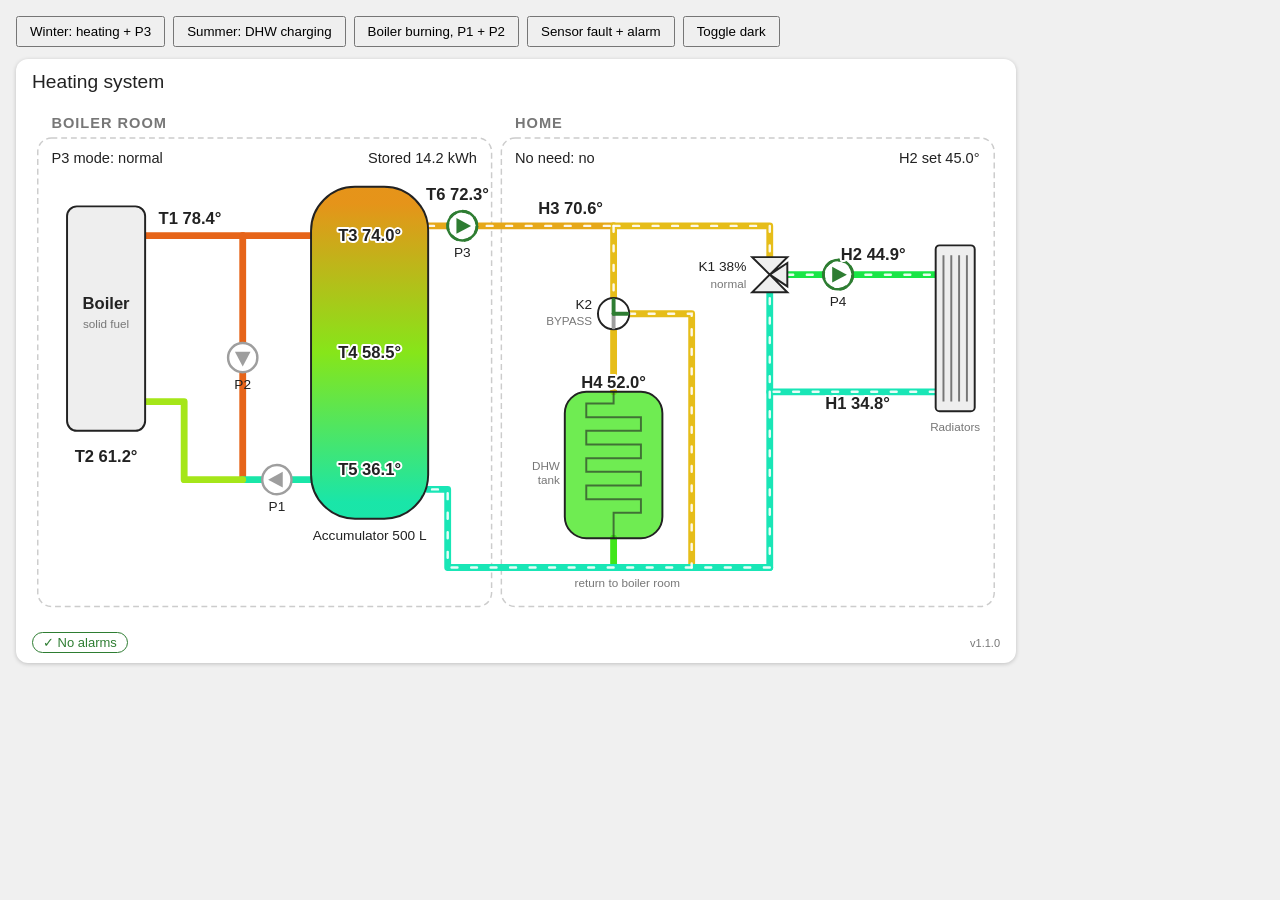
==== HAwidget/preview.html @ 6aed9ce3 "Add Home Assistant hydraulic diagram card (HAwidget)" ====
<!DOCTYPE html>
<!-- Offline preview of heater-system-card with fake data. Open in a browser;
     no Home Assistant needed. Buttons switch between example situations. -->
<html lang="en">
<head>
<meta charset="utf-8">
<title>heater-system-card preview</title>
<style>
  body { font-family: sans-serif; background: #f0f0f0; margin: 16px; }
  body.dark { background: #111; color: #eee;
    --card-background-color: #1c1c1c; --primary-text-color: #e1e1e1;
    --secondary-text-color: #9b9b9b; --secondary-background-color: #2a2a2a; --divider-color: #444; }
  heater-system-card { max-width: 1000px; background: var(--card-background-color, #fff);
    border-radius: 12px; box-shadow: 0 1px 4px rgba(0,0,0,.2); }
  .bar { margin-bottom: 12px; display: flex; gap: 8px; flex-wrap: wrap; }
  button { padding: 6px 12px; }
</style>
</head>
<body>
<div class="bar">
  <button data-s="winter">Winter: heating + P3</button>
  <button data-s="dhw">Summer: DHW charging</button>
  <button data-s="burn">Boiler burning, P1 + P2</button>
  <button data-s="fault">Sensor fault + alarm</button>
  <button id="dark">Toggle dark</button>
</div>
<heater-system-card id="card"></heater-system-card>
<script src="heater-system-card.js"></script>
<script>
const base = {
  "sensor.boiler_room_t1_temperature": "78.4", "sensor.boiler_room_t2_temperature": "61.2",
  "sensor.boiler_room_t3_temperature": "74.0", "sensor.boiler_room_t4_temperature": "58.5",
  "sensor.boiler_room_t5_temperature": "36.1", "sensor.boiler_room_t6_temperature": "72.3",
  "binary_sensor.boiler_room_p1": "off", "binary_sensor.boiler_room_p2": "off",
  "binary_sensor.boiler_room_p3": "on", "sensor.boiler_room_p3_mode": "normal",
  "sensor.boiler_room_stored_energy": "14.2",
  "sensor.home_heating_h1_temperature": "34.8", "sensor.home_heating_h2_temperature": "44.9",
  "sensor.home_heating_h3_temperature": "70.6", "sensor.home_heating_h4_temperature": "52.0",
  "binary_sensor.home_heating_p4": "on", "sensor.home_heating_k2_mode": "bypass",
  "binary_sensor.home_heating_k2": "on", "sensor.home_heating_k1_position": "38",
  "sensor.home_heating_k1_mode": "normal", "binary_sensor.home_heating_k1_power": "off",
  "binary_sensor.home_heating_k1_direction": "off",
  "number.home_heating_radiator_supply_setpoint_h2": "45.0",
  "binary_sensor.home_heating_no_need": "off",
  "binary_sensor.boiler_room_alarm_overheat": "off",
};
const scenarios = {
  winter: {},
  dhw: { "binary_sensor.home_heating_p4": "off", "sensor.home_heating_k2_mode": "tank",
         "binary_sensor.home_heating_k2": "off", "sensor.home_heating_k1_mode": "closed",
         "sensor.home_heating_k1_position": "0", "sensor.home_heating_h2_temperature": "27.0",
         "sensor.home_heating_h1_temperature": "25.3", "sensor.home_heating_h4_temperature": "41.5" },
  burn: { "binary_sensor.boiler_room_p1": "on", "binary_sensor.boiler_room_p2": "on",
          "sensor.boiler_room_t1_temperature": "86.0", "binary_sensor.home_heating_k1_power": "on",
          "binary_sensor.home_heating_k1_direction": "on" },
  fault: { "sensor.home_heating_h3_temperature": "unavailable",
           "sensor.boiler_room_t4_temperature": "unknown",
           "binary_sensor.home_heating_alarm_h3_fail_safe": "on",
           "binary_sensor.boiler_room_alarm_overheat": "on",
           "sensor.home_heating_k1_position": "30", "sensor.home_heating_k1_mode": "failpos_fb" },
};
const names = { "binary_sensor.home_heating_alarm_h3_fail_safe": "Home heating Alarm H3 fail-safe",
                "binary_sensor.boiler_room_alarm_overheat": "Boiler room Alarm overheat" };
const card = document.getElementById("card");
const q0 = new URLSearchParams(location.search);
card.setConfig({ type: "custom:heater-system-card",
  text_scale: q0.get("scale") || 1, temp_scale: q0.get("tscale") || q0.get("scale") || 1 });
function show(name) {
  const all = { ...base, ...scenarios[name] };
  const states = {};
  for (const [id, state] of Object.entries(all)) {
    states[id] = { entity_id: id, state, attributes: { friendly_name: names[id] || id } };
  }
  card.hass = { states };
}
document.querySelectorAll("button[data-s]").forEach((b) => b.onclick = () => show(b.dataset.s));
document.getElementById("dark").onclick = () => document.body.classList.toggle("dark");
card.addEventListener("hass-more-info", (e) => console.log("more-info", e.detail.entityId));
const q = new URLSearchParams(location.search);
if (q.get("dark")) document.body.classList.add("dark");
show(q.get("s") || "winter");
</script>
</body>
</html>
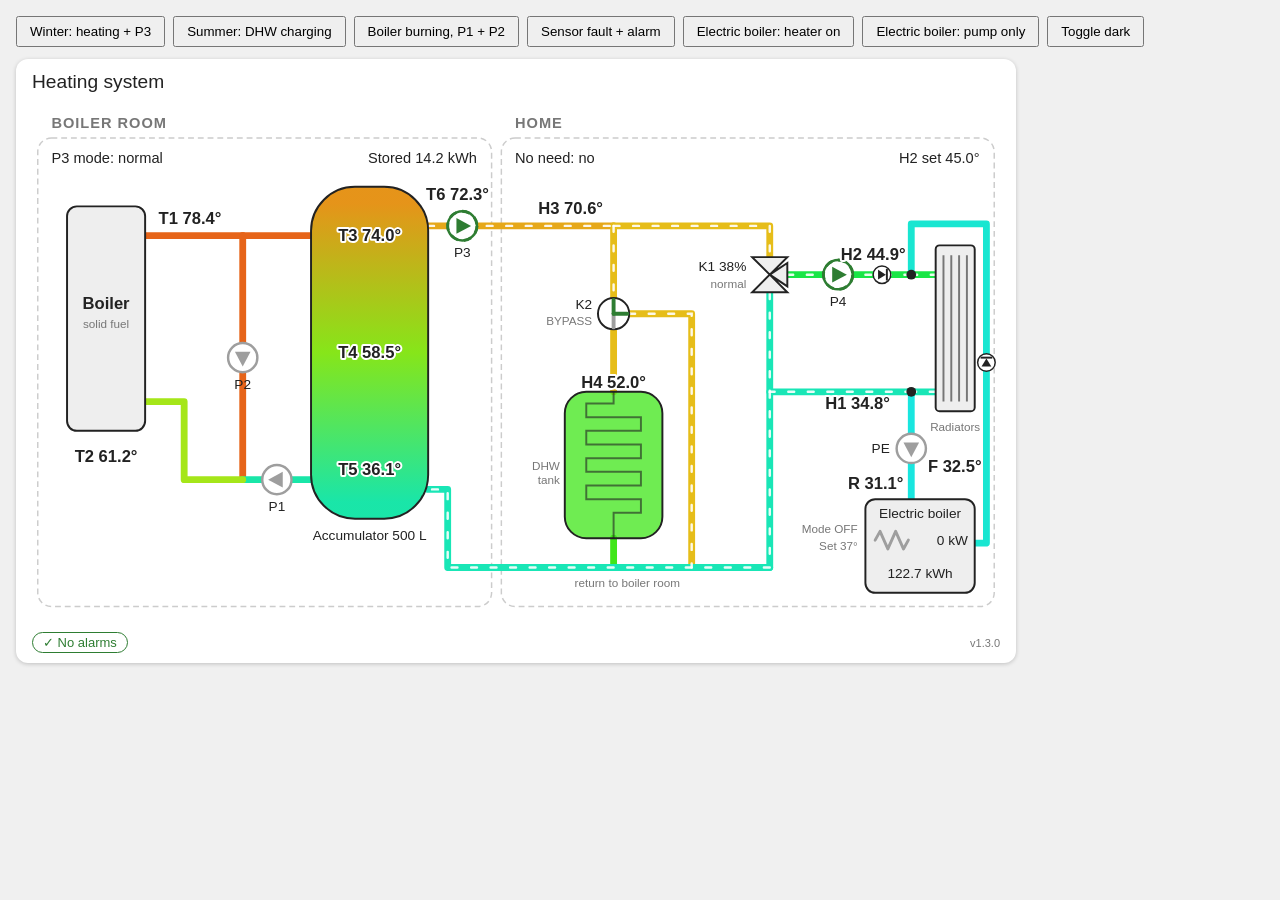
==== commit 8f688f52: "HAwidget: draw the electric boiler on the shared diagram (F/R sensors, PE pump, heater, kW, energy c" ====
--- a/HAwidget/preview.html
+++ b/HAwidget/preview.html
@@ -22,6 +22,8 @@
   <button data-s="dhw">Summer: DHW charging</button>
   <button data-s="burn">Boiler burning, P1 + P2</button>
   <button data-s="fault">Sensor fault + alarm</button>
+  <button data-s="electric">Electric boiler: heater on</button>
+  <button data-s="ebpump">Electric boiler: pump only</button>
   <button id="dark">Toggle dark</button>
 </div>
 <heater-system-card id="card"></heater-system-card>
@@ -43,7 +45,15 @@
   "number.home_heating_radiator_supply_setpoint_h2": "45.0",
   "binary_sensor.home_heating_no_need": "off",
   "binary_sensor.boiler_room_alarm_overheat": "off",
+  "sensor.electric_boiler_boiler_flow_temp": "32.5", "sensor.electric_boiler_boiler_return_temp": "31.1",
+  "binary_sensor.electric_boiler_boiler_pump": "off", "binary_sensor.electric_boiler_boiler_heater": "off",
+  "sensor.electric_boiler_boiler_heater_energy": "122.727", "select.electric_boiler_boiler_mode": "off",
+  "number.electric_boiler_flow_setpoint": "37",
 };
+const p4Off = { "binary_sensor.home_heating_p4": "off", "binary_sensor.boiler_room_p3": "off",
+  "sensor.home_heating_k1_mode": "closed", "sensor.home_heating_k1_position": "0",
+  "sensor.home_heating_h2_temperature": "27.0", "sensor.home_heating_h3_temperature": "25.1",
+  "sensor.boiler_room_t6_temperature": "30.0" };
 const scenarios = {
   winter: {},
   dhw: { "binary_sensor.home_heating_p4": "off", "sensor.home_heating_k2_mode": "tank",
@@ -59,6 +69,11 @@
            "binary_sensor.boiler_room_alarm_overheat": "on",
            "sensor.home_heating_k1_position": "30", "sensor.home_heating_k1_mode": "failpos_fb" },
 };
+scenarios.electric = { ...p4Off, "binary_sensor.electric_boiler_boiler_pump": "on",
+  "binary_sensor.electric_boiler_boiler_heater": "on", "select.electric_boiler_boiler_mode": "on",
+  "sensor.electric_boiler_boiler_flow_temp": "36.2", "sensor.electric_boiler_boiler_return_temp": "31.0" };
+scenarios.ebpump = { ...p4Off, "binary_sensor.electric_boiler_boiler_pump": "on",
+  "select.electric_boiler_boiler_mode": "on" };
 const names = { "binary_sensor.home_heating_alarm_h3_fail_safe": "Home heating Alarm H3 fail-safe",
                 "binary_sensor.boiler_room_alarm_overheat": "Boiler room Alarm overheat" };
 const card = document.getElementById("card");
